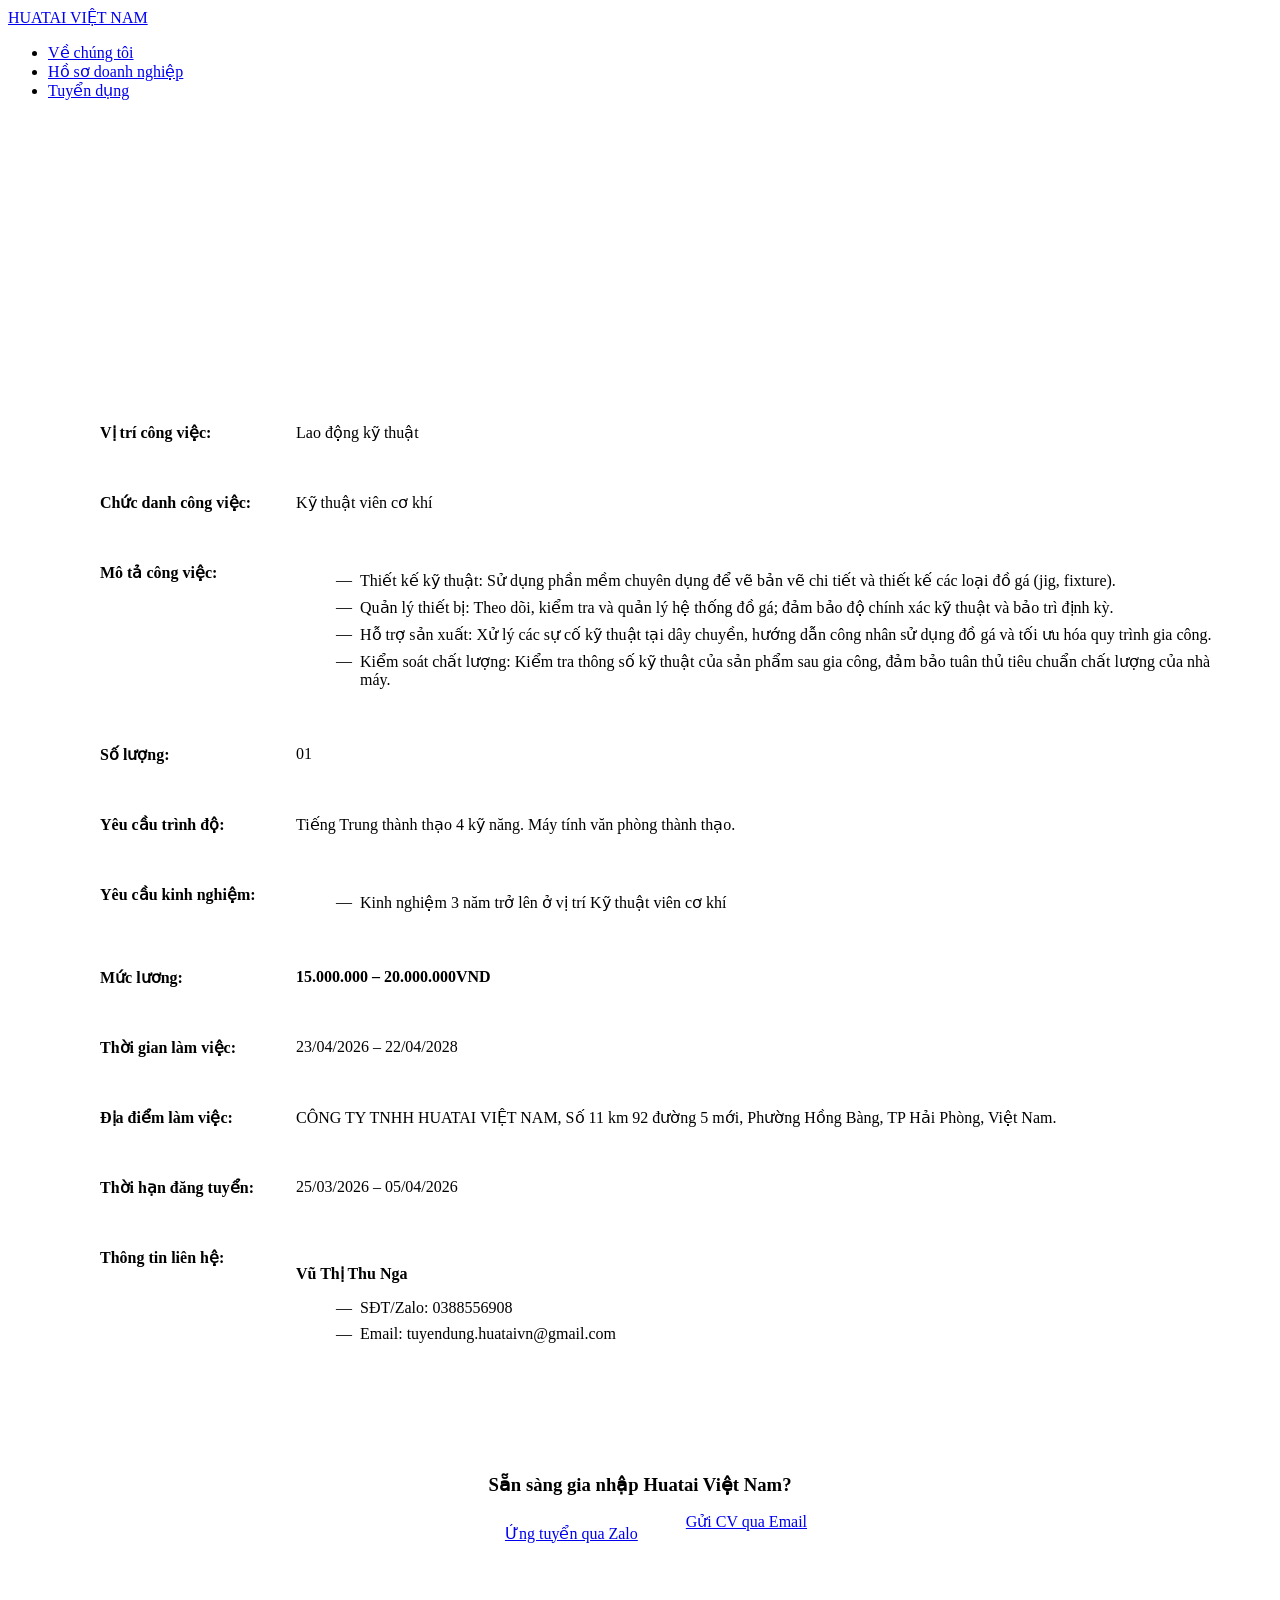
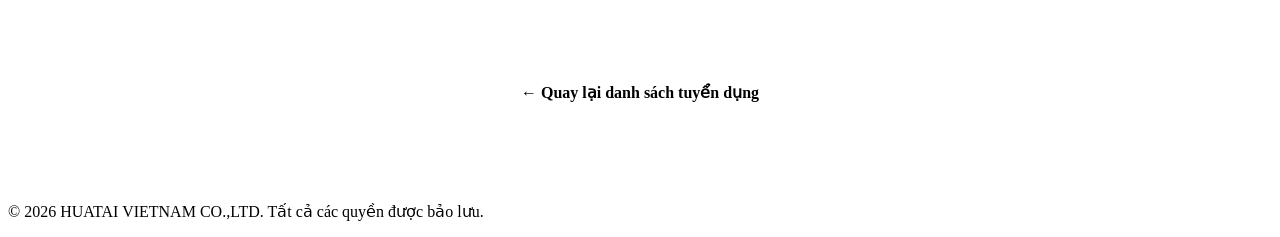
==== jobs/ky-thuat-vien-co-khi.html @ 2b311445 "Add files via upload" ====
<!DOCTYPE html>
<html lang="vi">
<head>
    <meta charset="UTF-8">
    <meta name="viewport" content="width=device-width, initial-scale=1.0">
    <title>Kỹ thuật viên cơ khí - HUATAI VIỆT NAM</title>
    <link rel="stylesheet" href="../assets/css/style.css">
    <style>
        .job-detail-card {
            background: var(--bg-white);
            padding: 3rem;
            border-radius: 2rem;
            border: 1px solid var(--border);
            box-shadow: var(--shadow-xl);
            margin-top: -50px;
            position: relative;
            z-index: 10;
        }
        .info-list {
            list-style: none;
            display: grid;
            gap: 1.5rem;
        }
        .info-item {
            display: flex;
            gap: 1rem;
            align-items: flex-start;
            padding-bottom: 1rem;
            border-bottom: 1px solid var(--bg-soft);
        }
        .info-number {
            background: var(--accent);
            color: white;
            width: 28px;
            height: 28px;
            display: flex;
            align-items: center;
            justify-content: center;
            border-radius: 8px;
            font-weight: 800;
            font-size: 0.8rem;
            flex-shrink: 0;
            margin-top: 2px;
        }
        .info-label {
            font-weight: 700;
            color: var(--primary);
            min-width: 180px;
        }
        .info-content {
            color: var(--text-main);
            flex: 1;
        }
        .sub-list {
            list-style: none;
            margin-top: 0.5rem;
        }
        .sub-list li {
            position: relative;
            padding-left: 1.5rem;
            margin-bottom: 0.5rem;
            color: var(--text-muted);
        }
        .sub-list li::before {
            content: "—";
            position: absolute;
            left: 0;
            color: var(--accent);
        }
        .contact-action-box {
            margin-top: 3rem;
            padding: 2rem;
            background: var(--accent-soft);
            border-radius: 1.5rem;
            text-align: center;
        }
    </style>
</head>
<body>
    <header>
        <div class="container">
            <nav>
                <a href="../index.html" class="logo">HUATAI VIỆT NAM</a>
                <ul class="nav-links">
                    <li><a href="../index.html#about">Về chúng tôi</a></li>
                    <li><a href="../index.html#profile">Hồ sơ doanh nghiệp</a></li>
                    <li><a href="../index.html#careers">Tuyển dụng</a></li>
                </ul>
            </nav>
        </div>
    </header>

    <main>
        <section class="hero" style="padding: 140px 0 100px; background: var(--primary); color: white;">
            <div class="container">
                <div class="badge" style="background: rgba(255,255,255,0.1); color: white; border: 1px solid rgba(255,255,255,0.2);">Thông báo tuyển dụng</div>
                <h1 style="color: white; margin-bottom: 0;">Kỹ thuật viên cơ khí</h1>
            </div>
        </section>

        <section class="container" style="padding-top: 0;">
            <div class="job-detail-card">
                <div class="info-list">
                    <div class="info-item">
                        <div class="info-number">1</div>
                        <div class="info-label">Vị trí công việc:</div>
                        <div class="info-content">Lao động kỹ thuật</div>
                    </div>
                    
                    <div class="info-item">
                        <div class="info-number">2</div>
                        <div class="info-label">Chức danh công việc:</div>
                        <div class="info-content">Kỹ thuật viên cơ khí</div>
                    </div>

                    <div class="info-item">
                        <div class="info-number">3</div>
                        <div class="info-label">Mô tả công việc:</div>
                        <div class="info-content">
                            <ul class="sub-list">
                                <li>Thiết kế kỹ thuật: Sử dụng phần mềm chuyên dụng để vẽ bản vẽ chi tiết và thiết kế các loại đồ gá (jig, fixture).</li>
                                <li>Quản lý thiết bị: Theo dõi, kiểm tra và quản lý hệ thống đồ gá; đảm bảo độ chính xác kỹ thuật và bảo trì định kỳ.</li>
                                <li>Hỗ trợ sản xuất: Xử lý các sự cố kỹ thuật tại dây chuyền, hướng dẫn công nhân sử dụng đồ gá và tối ưu hóa quy trình gia công.</li>
                                <li>Kiểm soát chất lượng: Kiểm tra thông số kỹ thuật của sản phẩm sau gia công, đảm bảo tuân thủ tiêu chuẩn chất lượng của nhà máy.</li>
                            </ul>
                        </div>
                    </div>

                    <div class="info-item">
                        <div class="info-number">4</div>
                        <div class="info-label">Số lượng:</div>
                        <div class="info-content">01</div>
                    </div>

                    <div class="info-item">
                        <div class="info-number">5</div>
                        <div class="info-label">Yêu cầu trình độ:</div>
                        <div class="info-content">Tiếng Trung thành thạo 4 kỹ năng. Máy tính văn phòng thành thạo.</div>
                    </div>

                    <div class="info-item">
                        <div class="info-number">6</div>
                        <div class="info-label">Yêu cầu kinh nghiệm:</div>
                        <div class="info-content">
                            <ul class="sub-list">
                                <li>Kinh nghiệm 3 năm trở lên ở vị trí Kỹ thuật viên cơ khí</li>
                            </ul>
                        </div>
                    </div>

                    <div class="info-item">
                        <div class="info-number">7</div>
                        <div class="info-label">Mức lương:</div>
                        <div class="info-content" style="font-weight: 700; color: var(--accent);">15.000.000 – 20.000.000VND</div>
                    </div>

                    <div class="info-item">
                        <div class="info-number">8</div>
                        <div class="info-label">Thời gian làm việc:</div>
                        <div class="info-content">23/04/2026 – 22/04/2028</div>
                    </div>

                    <div class="info-item">
                        <div class="info-number">9</div>
                        <div class="info-label">Địa điểm làm việc:</div>
                        <div class="info-content">CÔNG TY TNHH HUATAI VIỆT NAM, Số 11 km 92 đường 5 mới, Phường Hồng Bàng, TP Hải Phòng, Việt Nam.</div>
                    </div>

                    <div class="info-item">
                        <div class="info-number">10</div>
                        <div class="info-label">Thời hạn đăng tuyển:</div>
                        <div class="info-content">25/03/2026 – 05/04/2026</div>
                    </div>

                    <div class="info-item" style="border-bottom: none;">
                        <div class="info-number">11</div>
                        <div class="info-label">Thông tin liên hệ:</div>
                        <div class="info-content">
                            <p><strong>Vũ Thị Thu Nga</strong></p>
                            <ul class="sub-list">
                                <li>SĐT/Zalo: 0388556908</li>
                                <li>Email: tuyendung.huataivn@gmail.com</li>
                            </ul>
                        </div>
                    </div>
                </div>

                <div class="contact-action-box">
                    <h3 style="margin-bottom: 1rem;">Sẵn sàng gia nhập Huatai Việt Nam?</h3>
                    <div style="display: flex; gap: 1rem; justify-content: center; flex-wrap: wrap;">
                        <a href="https://zalo.me/0388556908" class="btn btn-primary" style="background: var(--accent); border: none; padding: 0.75rem 2rem;">Ứng tuyển qua Zalo</a>
                        <a href="mailto:tuyendung.huataivn@gmail.com" class="btn btn-outline" style="background: white;">Gửi CV qua Email</a>
                    </div>
                </div>
            </div>
            
            <div style="text-align: center; margin-top: 3rem;">
                <a href="../index.html" style="color: var(--text-muted); text-decoration: none; font-weight: 600;">&larr; Quay lại danh sách tuyển dụng</a>
            </div>
        </section>
    </main>

    <footer style="margin-top: 100px;">
        <div class="container">
            <div class="footer-bottom">
                <p>&copy; 2026 HUATAI VIETNAM CO.,LTD. Tất cả các quyền được bảo lưu.</p>
            </div>
        </div>
    </footer>
</body>
</html>
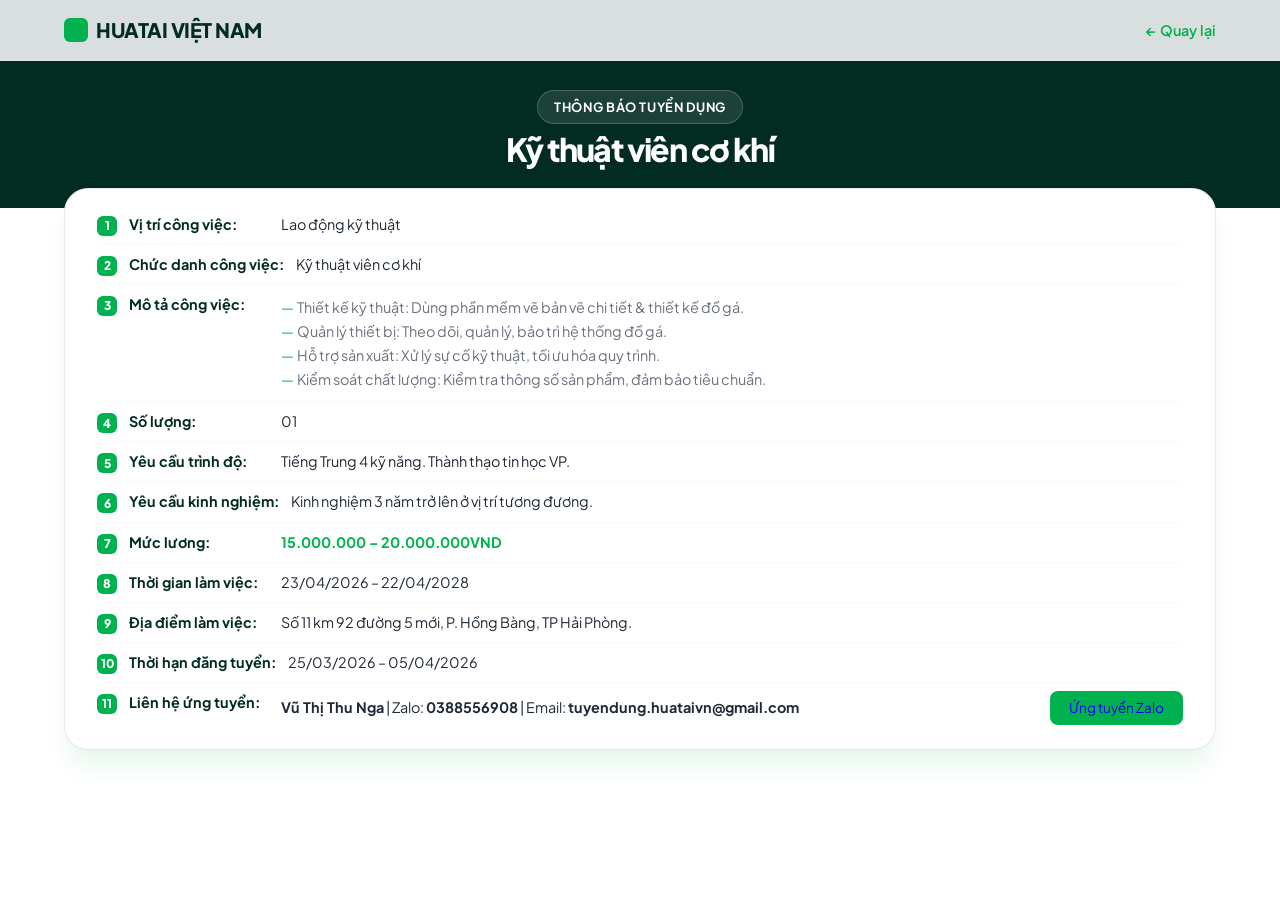
==== commit b183e21f: "Update ky-thuat-vien-co-khi.html" ====
--- a/jobs/ky-thuat-vien-co-khi.html
+++ b/jobs/ky-thuat-vien-co-khi.html
@@ -3,49 +3,54 @@
 <head>
     <meta charset="UTF-8">
     <meta name="viewport" content="width=device-width, initial-scale=1.0">
-    <title>Kỹ thuật viên cơ khí - HUATAI VIỆT NAM</title>
+    <title>Tuyển dụng Kỹ thuật viên cơ khí - HUATAI VIỆT NAM</title>
     <link rel="stylesheet" href="../assets/css/style.css">
     <style>
         .job-detail-card {
             background: var(--bg-white);
-            padding: 3rem;
-            border-radius: 2rem;
+            padding: 1.5rem 2rem;
+            border-radius: 1.5rem;
             border: 1px solid var(--border);
             box-shadow: var(--shadow-xl);
-            margin-top: -50px;
+            margin-top: -20px;
             position: relative;
             z-index: 10;
         }
         .info-list {
             list-style: none;
             display: grid;
-            gap: 1.5rem;
+            gap: 0.5rem;
         }
         .info-item {
             display: flex;
-            gap: 1rem;
+            gap: 0.75rem;
             align-items: flex-start;
-            padding-bottom: 1rem;
+            padding-bottom: 0.5rem;
             border-bottom: 1px solid var(--bg-soft);
+            font-size: 0.9rem;
+        }
+        .info-item:last-child {
+            border-bottom: none;
+            padding-bottom: 0;
         }
         .info-number {
             background: var(--accent);
             color: white;
-            width: 28px;
-            height: 28px;
+            width: 20px;
+            height: 20px;
             display: flex;
             align-items: center;
             justify-content: center;
-            border-radius: 8px;
+            border-radius: 6px;
             font-weight: 800;
-            font-size: 0.8rem;
+            font-size: 0.75rem;
             flex-shrink: 0;
-            margin-top: 2px;
+            margin-top: 3px;
         }
         .info-label {
             font-weight: 700;
             color: var(--primary);
-            min-width: 180px;
+            min-width: 140px;
         }
         .info-content {
             color: var(--text-main);
@@ -53,13 +58,14 @@
         }
         .sub-list {
             list-style: none;
-            margin-top: 0.5rem;
+            margin-top: 0.25rem;
         }
         .sub-list li {
             position: relative;
-            padding-left: 1.5rem;
-            margin-bottom: 0.5rem;
+            padding-left: 1rem;
+            margin-bottom: 0.25rem;
             color: var(--text-muted);
+            line-height: 1.4;
         }
         .sub-list li::before {
             content: "—";
@@ -68,11 +74,22 @@
             color: var(--accent);
         }
         .contact-action-box {
-            margin-top: 3rem;
-            padding: 2rem;
+            margin-top: 1.5rem;
+            padding: 1rem;
             background: var(--accent-soft);
-            border-radius: 1.5rem;
+            border-radius: 1rem;
             text-align: center;
+        }
+        .contact-action-box h3 {
+            font-size: 1rem;
+            margin-bottom: 0.75rem;
+        }
+        .btn-compact {
+            padding: 0.5rem 1.5rem;
+            font-size: 0.9rem;
+        }
+        header nav {
+            height: 60px;
         }
     </style>
 </head>
@@ -82,23 +99,21 @@
             <nav>
                 <a href="../index.html" class="logo">HUATAI VIỆT NAM</a>
                 <ul class="nav-links">
-                    <li><a href="../index.html#about">Về chúng tôi</a></li>
-                    <li><a href="../index.html#profile">Hồ sơ doanh nghiệp</a></li>
-                    <li><a href="../index.html#careers">Tuyển dụng</a></li>
+                    <li><a href="../index.html#careers" style="color: var(--accent);">&larr; Quay lại</a></li>
                 </ul>
             </nav>
         </div>
     </header>
 
     <main>
-        <section class="hero" style="padding: 140px 0 100px; background: var(--primary); color: white;">
+        <section class="hero" style="padding: 90px 0 40px; background: var(--primary); color: white;">
             <div class="container">
-                <div class="badge" style="background: rgba(255,255,255,0.1); color: white; border: 1px solid rgba(255,255,255,0.2);">Thông báo tuyển dụng</div>
-                <h1 style="color: white; margin-bottom: 0;">Kỹ thuật viên cơ khí</h1>
+                <div class="badge" style="margin-bottom: 0.5rem; background: rgba(255,255,255,0.1); color: white; border: 1px solid rgba(255,255,255,0.2);">Thông báo tuyển dụng</div>
+                <h1 style="color: white; margin-bottom: 0; font-size: 2rem;">Kỹ thuật viên cơ khí</h1>
             </div>
         </section>
 
-        <section class="container" style="padding-top: 0;">
+        <section class="container" style="padding-top: 0; padding-bottom: 20px;">
             <div class="job-detail-card">
                 <div class="info-list">
                     <div class="info-item">
@@ -118,10 +133,10 @@
                         <div class="info-label">Mô tả công việc:</div>
                         <div class="info-content">
                             <ul class="sub-list">
-                                <li>Thiết kế kỹ thuật: Sử dụng phần mềm chuyên dụng để vẽ bản vẽ chi tiết và thiết kế các loại đồ gá (jig, fixture).</li>
-                                <li>Quản lý thiết bị: Theo dõi, kiểm tra và quản lý hệ thống đồ gá; đảm bảo độ chính xác kỹ thuật và bảo trì định kỳ.</li>
-                                <li>Hỗ trợ sản xuất: Xử lý các sự cố kỹ thuật tại dây chuyền, hướng dẫn công nhân sử dụng đồ gá và tối ưu hóa quy trình gia công.</li>
-                                <li>Kiểm soát chất lượng: Kiểm tra thông số kỹ thuật của sản phẩm sau gia công, đảm bảo tuân thủ tiêu chuẩn chất lượng của nhà máy.</li>
+                                <li>Thiết kế kỹ thuật: Dùng phần mềm vẽ bản vẽ chi tiết & thiết kế đồ gá.</li>
+                                <li>Quản lý thiết bị: Theo dõi, quản lý, bảo trì hệ thống đồ gá.</li>
+                                <li>Hỗ trợ sản xuất: Xử lý sự cố kỹ thuật, tối ưu hóa quy trình.</li>
+                                <li>Kiểm soát chất lượng: Kiểm tra thông số sản phẩm, đảm bảo tiêu chuẩn.</li>
                             </ul>
                         </div>
                     </div>
@@ -135,17 +150,13 @@
                     <div class="info-item">
                         <div class="info-number">5</div>
                         <div class="info-label">Yêu cầu trình độ:</div>
-                        <div class="info-content">Tiếng Trung thành thạo 4 kỹ năng. Máy tính văn phòng thành thạo.</div>
+                        <div class="info-content">Tiếng Trung 4 kỹ năng. Thành thạo tin học VP.</div>
                     </div>
 
                     <div class="info-item">
                         <div class="info-number">6</div>
                         <div class="info-label">Yêu cầu kinh nghiệm:</div>
-                        <div class="info-content">
-                            <ul class="sub-list">
-                                <li>Kinh nghiệm 3 năm trở lên ở vị trí Kỹ thuật viên cơ khí</li>
-                            </ul>
-                        </div>
+                        <div class="info-content">Kinh nghiệm 3 năm trở lên ở vị trí tương đương.</div>
                     </div>
 
                     <div class="info-item">
@@ -163,7 +174,7 @@
                     <div class="info-item">
                         <div class="info-number">9</div>
                         <div class="info-label">Địa điểm làm việc:</div>
-                        <div class="info-content">CÔNG TY TNHH HUATAI VIỆT NAM, Số 11 km 92 đường 5 mới, Phường Hồng Bàng, TP Hải Phòng, Việt Nam.</div>
+                        <div class="info-content">Số 11 km 92 đường 5 mới, P. Hồng Bàng, TP Hải Phòng.</div>
                     </div>
 
                     <div class="info-item">
@@ -172,40 +183,17 @@
                         <div class="info-content">25/03/2026 – 05/04/2026</div>
                     </div>
 
-                    <div class="info-item" style="border-bottom: none;">
+                    <div class="info-item" style="border-bottom: none; padding-bottom: 0;">
                         <div class="info-number">11</div>
-                        <div class="info-label">Thông tin liên hệ:</div>
-                        <div class="info-content">
-                            <p><strong>Vũ Thị Thu Nga</strong></p>
-                            <ul class="sub-list">
-                                <li>SĐT/Zalo: 0388556908</li>
-                                <li>Email: tuyendung.huataivn@gmail.com</li>
-                            </ul>
+                        <div class="info-label">Liên hệ ứng tuyển:</div>
+                        <div class="info-content" style="display: flex; align-items: center; justify-content: space-between; flex-wrap: wrap; gap: 10px;">
+                            <span><strong>Vũ Thị Thu Nga</strong> | Zalo: <strong>0388556908</strong> | Email: <strong>tuyendung.huataivn@gmail.com</strong></span>
+                            <a href="https://zalo.me/0388556908" class="btn btn-primary" style="background: var(--accent); border: none; padding: 0.4rem 1.2rem; font-size: 0.85rem; border-radius: 0.5rem; text-decoration: none;">Ứng tuyển Zalo</a>
                         </div>
                     </div>
                 </div>
-
-                <div class="contact-action-box">
-                    <h3 style="margin-bottom: 1rem;">Sẵn sàng gia nhập Huatai Việt Nam?</h3>
-                    <div style="display: flex; gap: 1rem; justify-content: center; flex-wrap: wrap;">
-                        <a href="https://zalo.me/0388556908" class="btn btn-primary" style="background: var(--accent); border: none; padding: 0.75rem 2rem;">Ứng tuyển qua Zalo</a>
-                        <a href="mailto:tuyendung.huataivn@gmail.com" class="btn btn-outline" style="background: white;">Gửi CV qua Email</a>
-                    </div>
-                </div>
-            </div>
-            
-            <div style="text-align: center; margin-top: 3rem;">
-                <a href="../index.html" style="color: var(--text-muted); text-decoration: none; font-weight: 600;">&larr; Quay lại danh sách tuyển dụng</a>
             </div>
         </section>
     </main>
-
-    <footer style="margin-top: 100px;">
-        <div class="container">
-            <div class="footer-bottom">
-                <p>&copy; 2026 HUATAI VIETNAM CO.,LTD. Tất cả các quyền được bảo lưu.</p>
-            </div>
-        </div>
-    </footer>
 </body>
 </html>
--- a/assets/css/style.css
+++ b/assets/css/style.css
@@ -0,0 +1,324 @@
+@import url('https://fonts.googleapis.com/css2?family=Plus+Jakarta+Sans:wght@300;400;500;600;700;800&display=swap');
+
+:root {
+  --primary: #022c22;
+  --accent: #00b14f;
+  --accent-soft: #e6f7ed;
+  --text-main: #1f2937;
+  --text-muted: #6b7280;
+  --bg-white: #ffffff;
+  --bg-soft: #f9fafb;
+  --glass: rgba(255, 255, 255, 0.85);
+  --border: #e5e7eb;
+  --shadow-sm: 0 1px 2px 0 rgba(0, 0, 0, 0.05);
+  --shadow-md: 0 4px 6px -1px rgba(0, 0, 0, 0.1);
+  --shadow-xl: 0 20px 25px -5px rgba(0, 177, 79, 0.1);
+}
+
+* {
+  margin: 0;
+  padding: 0;
+  box-sizing: border-box;
+}
+
+body {
+  font-family: 'Plus Jakarta Sans', sans-serif;
+  color: var(--text-main);
+  background-color: var(--bg-white);
+  line-height: 1.6;
+  overflow-x: hidden;
+}
+
+.container {
+  max-width: 1200px;
+  margin: 0 auto;
+  padding: 0 1.5rem;
+}
+
+/* Glassmorphism Header */
+header {
+  position: fixed;
+  top: 0;
+  left: 0;
+  width: 100%;
+  z-index: 1000;
+  background: var(--glass);
+  backdrop-filter: blur(12px);
+  -webkit-backdrop-filter: blur(12px);
+  border-bottom: 1px solid var(--border);
+}
+
+nav {
+  display: flex;
+  justify-content: space-between;
+  align-items: center;
+  height: 72px;
+}
+
+.logo {
+  font-size: 1.25rem;
+  font-weight: 800;
+  color: var(--primary);
+  text-decoration: none;
+  letter-spacing: -0.025em;
+  display: flex;
+  align-items: center;
+  gap: 8px;
+}
+
+.logo::before {
+  content: '';
+  width: 24px;
+  height: 24px;
+  background: var(--accent);
+  border-radius: 6px;
+}
+
+.nav-links {
+  display: flex;
+  gap: 2.5rem;
+  list-style: none;
+}
+
+.nav-links a {
+  text-decoration: none;
+  color: var(--text-muted);
+  font-weight: 600;
+  font-size: 0.9rem;
+  transition: all 0.3s ease;
+}
+
+.nav-links a:hover {
+  color: var(--accent);
+}
+
+/* Hero Section - Gradient Mesh Style */
+.hero {
+  padding: 160px 0 100px;
+  background: 
+    radial-gradient(circle at 0% 0%, rgba(59, 130, 246, 0.05) 0%, transparent 50%),
+    radial-gradient(circle at 100% 100%, rgba(59, 130, 246, 0.05) 0%, transparent 50%);
+  text-align: center;
+  position: relative;
+}
+
+.badge {
+  display: inline-flex;
+  align-items: center;
+  padding: 6px 16px;
+  background: var(--accent-soft);
+  color: var(--accent);
+  border-radius: 9999px;
+  font-size: 0.8rem;
+  font-weight: 700;
+  margin-bottom: 2rem;
+  text-transform: uppercase;
+  letter-spacing: 0.05em;
+}
+
+.hero h1 {
+  font-size: clamp(2.5rem, 5vw, 4rem);
+  font-weight: 800;
+  line-height: 1.1;
+  color: var(--primary);
+  margin-bottom: 1.5rem;
+  letter-spacing: -0.05em;
+}
+
+.hero p {
+  font-size: 1.125rem;
+  color: var(--text-muted);
+  max-width: 650px;
+  margin: 0 auto 3rem;
+}
+
+/* Bento Grid for Stats */
+.bento-grid {
+  display: grid;
+  grid-template-columns: repeat(4, 1fr);
+  gap: 1.5rem;
+  margin-top: 4rem;
+}
+
+.bento-item {
+  background: var(--bg-soft);
+  padding: 1.5rem;
+  border-radius: 1.25rem;
+  border: 1px solid var(--border);
+  text-align: left;
+  transition: all 0.3s cubic-bezier(0.4, 0, 0.2, 1);
+}
+
+.bento-item:hover {
+  transform: translateY(-8px);
+  background: var(--bg-white);
+  box-shadow: var(--shadow-xl);
+  border-color: var(--accent);
+}
+
+.bento-item span {
+  display: block;
+  font-size: 0.75rem;
+  color: var(--text-muted);
+  font-weight: 700;
+  text-transform: uppercase;
+  margin-bottom: 0.75rem;
+}
+
+.bento-item h3 {
+  font-size: 1.125rem;
+  font-weight: 700;
+  color: var(--primary);
+}
+
+/* Section Headings */
+section {
+  padding: 120px 0;
+}
+
+.section-header {
+  text-align: center;
+  margin-bottom: 4rem;
+}
+
+.section-header h2 {
+  font-size: 2.5rem;
+  font-weight: 800;
+  letter-spacing: -0.025em;
+  margin-bottom: 1rem;
+}
+
+/* Info Cards Layout */
+.info-layout {
+  display: grid;
+  grid-template-columns: 1fr 1fr;
+  gap: 4rem;
+  align-items: center;
+}
+
+.info-content {
+  display: grid;
+  gap: 2rem;
+}
+
+.info-box {
+  padding: 2rem;
+  background: var(--bg-soft);
+  border-radius: 1.5rem;
+  border-left: 4px solid var(--accent);
+}
+
+.info-box h4 {
+  margin-bottom: 0.5rem;
+  color: var(--accent);
+  font-size: 0.9rem;
+  font-weight: 800;
+}
+
+/* Modern Job Cards */
+.job-cards {
+  display: grid;
+  gap: 1.5rem;
+}
+
+.job-link {
+  display: flex;
+  align-items: center;
+  justify-content: space-between;
+  padding: 2rem;
+  background: var(--bg-white);
+  border: 1px solid var(--border);
+  border-radius: 1.5rem;
+  text-decoration: none;
+  transition: all 0.3s ease;
+}
+
+.job-link:hover {
+  border-color: var(--accent);
+  box-shadow: var(--shadow-md);
+  transform: scale(1.01);
+}
+
+.job-main h3 {
+  color: var(--primary);
+  font-size: 1.25rem;
+  margin-bottom: 0.5rem;
+}
+
+.job-details {
+  display: flex;
+  gap: 1.5rem;
+  color: var(--text-muted);
+  font-size: 0.875rem;
+}
+
+.job-details span {
+  display: flex;
+  align-items: center;
+  gap: 6px;
+}
+
+/* Footer Section */
+footer {
+  background: var(--primary);
+  color: #94a3b8;
+  padding: 80px 0 40px;
+}
+
+.footer-top {
+  display: grid;
+  grid-template-columns: 2fr 1fr 1fr;
+  gap: 4rem;
+  margin-bottom: 60px;
+}
+
+.footer-top h2 {
+  color: var(--bg-white);
+  margin-bottom: 1.5rem;
+}
+
+.footer-top h4 {
+  color: var(--bg-white);
+  margin-bottom: 1.5rem;
+  font-size: 0.9rem;
+  text-transform: uppercase;
+  letter-spacing: 0.1em;
+}
+
+.footer-top ul {
+  list-style: none;
+}
+
+.footer-top li {
+  margin-bottom: 1rem;
+}
+
+.footer-top a {
+  color: inherit;
+  text-decoration: none;
+  transition: color 0.2s;
+}
+
+.footer-top a:hover {
+  color: var(--bg-white);
+}
+
+.footer-bottom {
+  border-top: 1px solid #1e293b;
+  padding-top: 40px;
+  text-align: center;
+  font-size: 0.875rem;
+}
+
+/* Responsive */
+@media (max-width: 1024px) {
+  .bento-grid { grid-template-columns: repeat(2, 1fr); }
+  .info-layout { grid-template-columns: 1fr; }
+}
+
+@media (max-width: 768px) {
+  .nav-links { display: none; }
+  .hero h1 { font-size: 2.5rem; }
+  .bento-grid { grid-template-columns: 1fr; }
+  .footer-top { grid-template-columns: 1fr; gap: 2.5rem; }
+}
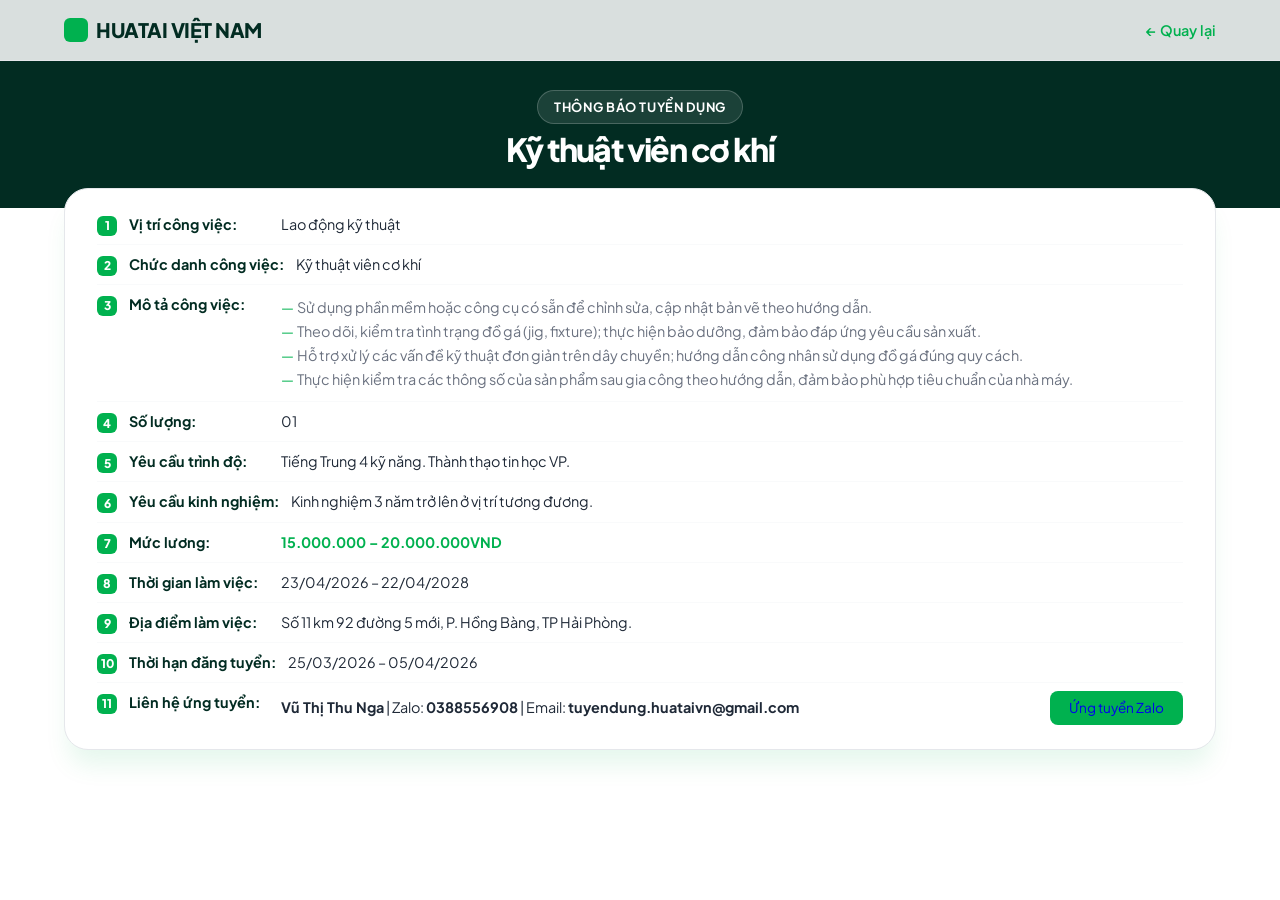
==== commit d422ab5a: "Update ky-thuat-vien-co-khi.html" ====
--- a/jobs/ky-thuat-vien-co-khi.html
+++ b/jobs/ky-thuat-vien-co-khi.html
@@ -133,10 +133,10 @@
                         <div class="info-label">Mô tả công việc:</div>
                         <div class="info-content">
                             <ul class="sub-list">
-                                <li>Thiết kế kỹ thuật: Dùng phần mềm vẽ bản vẽ chi tiết & thiết kế đồ gá.</li>
-                                <li>Quản lý thiết bị: Theo dõi, quản lý, bảo trì hệ thống đồ gá.</li>
-                                <li>Hỗ trợ sản xuất: Xử lý sự cố kỹ thuật, tối ưu hóa quy trình.</li>
-                                <li>Kiểm soát chất lượng: Kiểm tra thông số sản phẩm, đảm bảo tiêu chuẩn.</li>
+                                <li>Sử dụng phần mềm hoặc công cụ có sẵn để chỉnh sửa, cập nhật bản vẽ theo hướng dẫn.</li>
+                                <li>Theo dõi, kiểm tra tình trạng đồ gá (jig, fixture); thực hiện bảo dưỡng, đảm bảo đáp ứng yêu cầu sản xuất.</li>
+                                <li>Hỗ trợ xử lý các vấn đề kỹ thuật đơn giản trên dây chuyền; hướng dẫn công nhân sử dụng đồ gá đúng quy cách.</li>
+                                <li>Thực hiện kiểm tra các thông số của sản phẩm sau gia công theo hướng dẫn, đảm bảo phù hợp tiêu chuẩn của nhà máy.</li>
                             </ul>
                         </div>
                     </div>
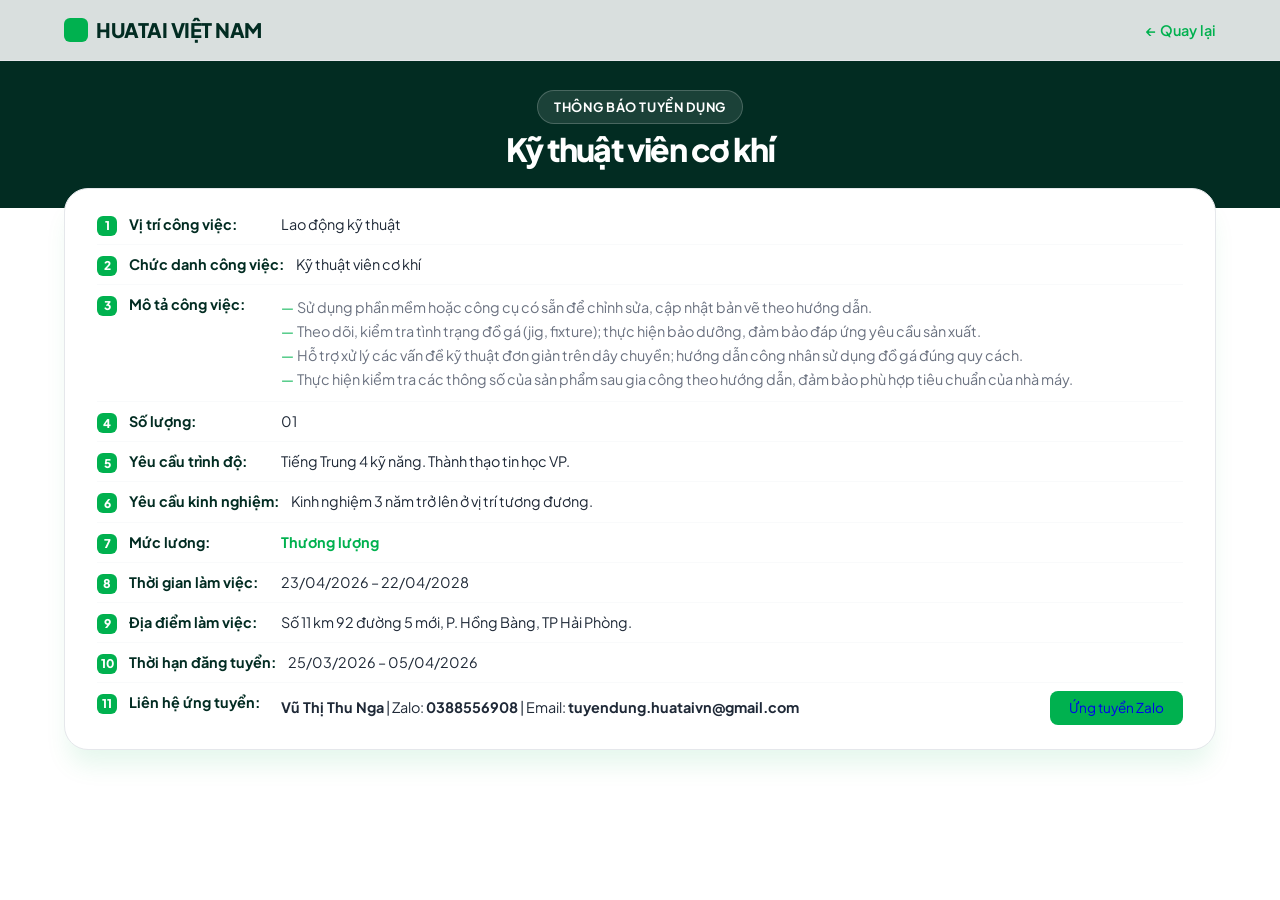
==== commit dac555ed: "Update ky-thuat-vien-co-khi.html" ====
--- a/jobs/ky-thuat-vien-co-khi.html
+++ b/jobs/ky-thuat-vien-co-khi.html
@@ -162,7 +162,7 @@
                     <div class="info-item">
                         <div class="info-number">7</div>
                         <div class="info-label">Mức lương:</div>
-                        <div class="info-content" style="font-weight: 700; color: var(--accent);">15.000.000 – 20.000.000VND</div>
+                        <div class="info-content" style="font-weight: 700; color: var(--accent);">Thương lượng</div>
                     </div>
 
                     <div class="info-item">
